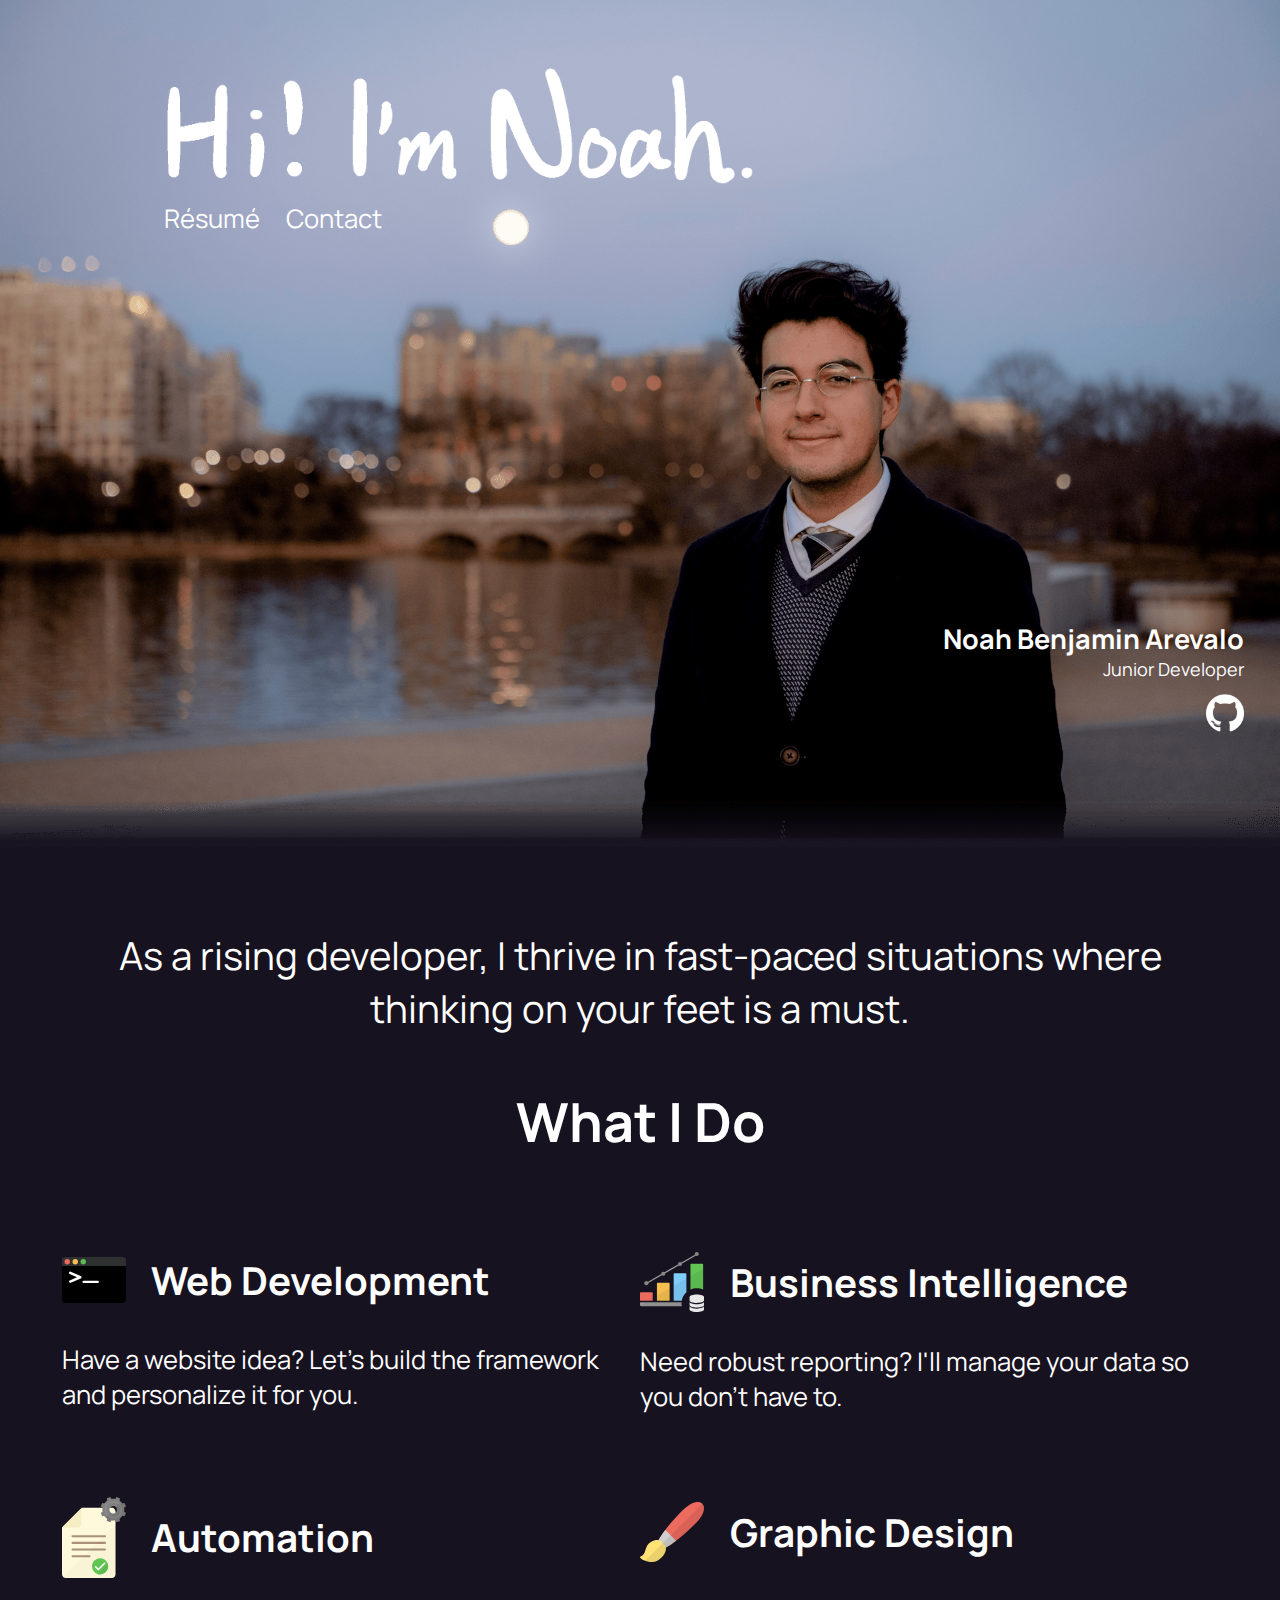
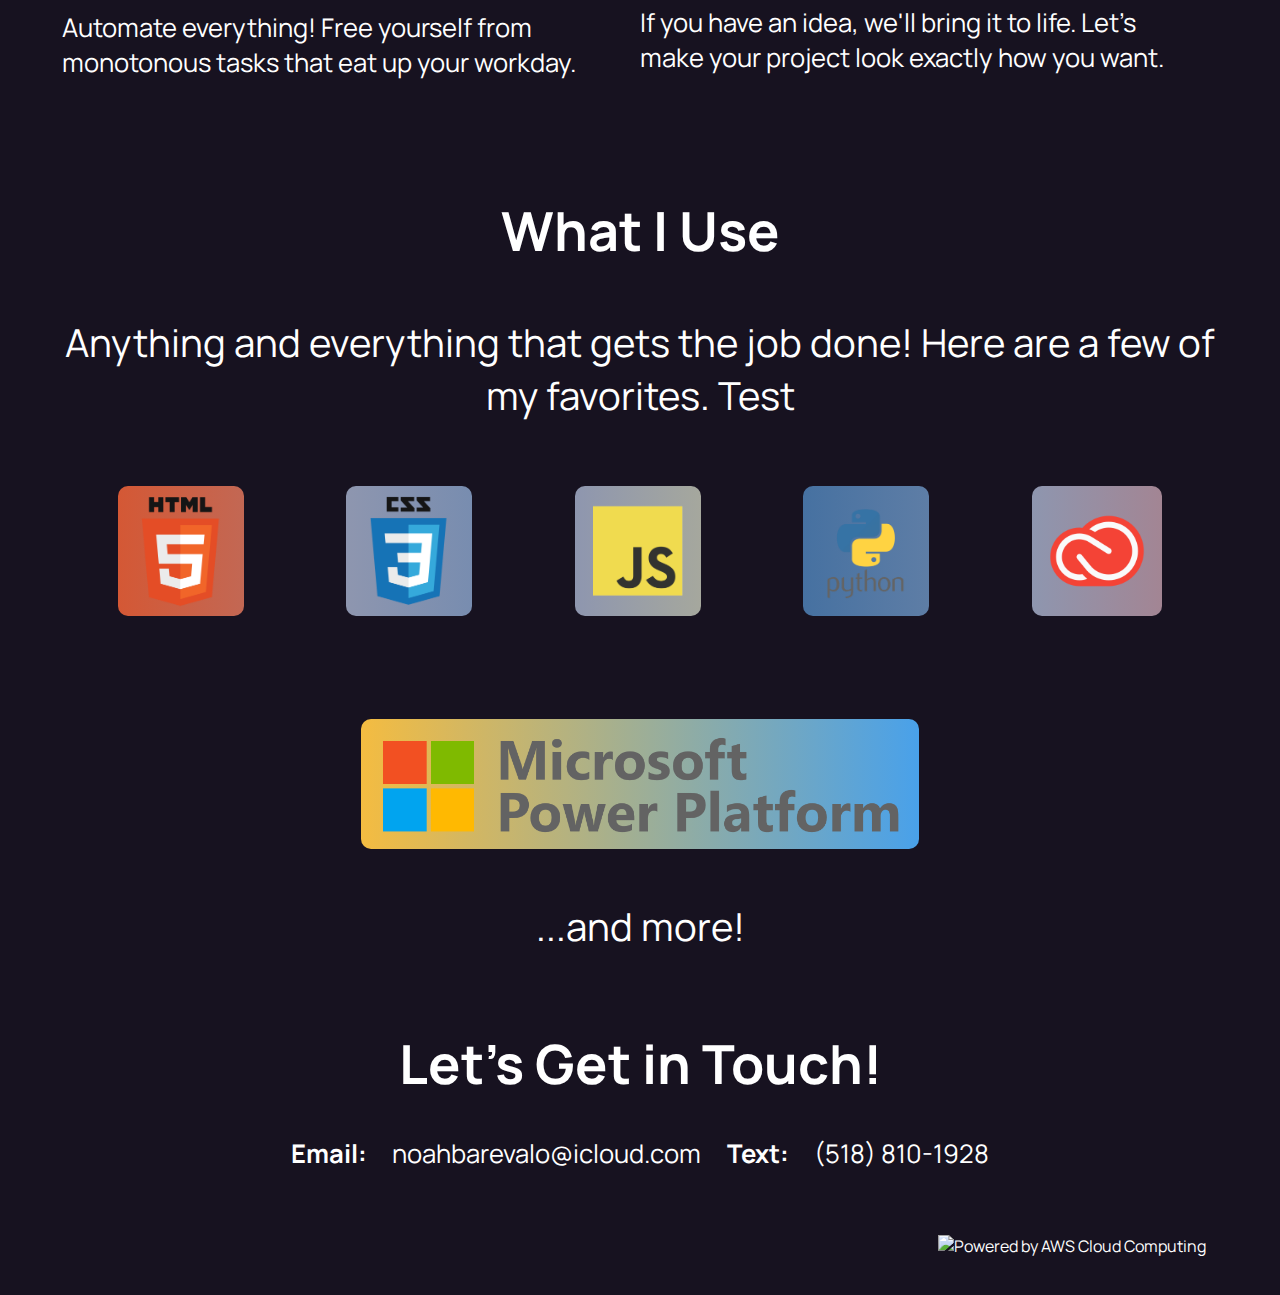
==== index.html @ e6e44121 "Adjust directory for continuous deployment" ====
<!DOCTYPE html>
<html lang="en">
<head>
    <meta charset="UTF-8">
    <meta http-equiv="X-UA-Compatible" content="IE=edge">
    <meta name="viewport" content="width=device-width, initial-scale=1.0">
    <meta name="theme-color" content="#8e96af">
    <title>Hi! I'm Noah.</title>
    <link rel="preload" href="./images/noahbackground.png" as="image" />
    <link rel="shortcut icon" type="image/png" href="./images/favicon.png"/>
    
    <link rel="touch-icon" href="./images/favicon.png">

    <link rel="stylesheet" href="styles.css">
    <script src="script.js"></script> 
    <link rel="preconnect" href="https://fonts.gstatic.com" crossorigin> 
    <link href="https://fonts.googleapis.com/css2?family=Manrope:wght@400;500;600;700;800&display=swap" rel="stylesheet">
</head>


<body style="
background-image: url(images/noahbackground.png);
background-size:cover;
-moz-background-size:cover;
-webkit-background-size:cover;
">

        <header>
            <div class="home">
                <img src="./images/hello.png">
            </div>
            <div class="links">
                <a href="./documents/NoahArevalo.pdf" download class="aboutMe">Résumé</a>
                <a href="#contact" class="contactButton">Contact</a>
            </div>        
        </header>


        <div class="subtitle" id="subtitle">
            <div  class="name">
                <p>Noah Benjamin Arevalo</p>
            </div>

            <div  class="job">
                <p>Junior Developer</p>
            </div>

            <div class="github">
                <a href="https://github.com/Tsuyae"><img src="./images/github.png" id="githubicon"></a>
            </div>

        </div>


    </div>

    <div class="intro">

        <p class="desc">
            As a rising developer, I thrive in fast-paced situations where thinking on your feet is a
            must.
        </p>


        <h1 class="descheader">
            What I Do
        </h1>

        <div class="grid-container">
            <div class="grid-item">
                <h2 class="title"><img src="./images/Terminal.svg" class="icon">Web Development</h2>
                <p class="do-desc">Have a website idea? Let's build the framework and personalize it for you.</p>
            </div>
            <div class="grid-item">
                <h2 class="title"><img src="./images/BusinessIntelligence.svg" class="icon">Business Intelligence</h2>
                <p class="do-desc">Need robust reporting? I'll manage your data so you don't have to.</p>
            </div>
            <div class="grid-item">
                <h2 class="title"><img src="./images/Automation.svg" class="icon">Automation</h2>
                <p class="do-desc">Automate everything! Free yourself from monotonous tasks that eat up your workday.</p>
            </div>
            <div class="grid-item">
                <h2 class="title"><img src="./images/Paintbrush.svg" class="icon">Graphic Design</h2>
                <p class="do-desc">If you have an idea, we'll bring it to life. Let's make your project look exactly how you want.</p>
            </div>
          </div>




        <h1 class="descheader">
            What I Use
        </h1>

        <p class="desc">
            Anything and everything that gets the job done! Here are a few of my favorites. Test
        </p>



        <div class="app-drawer">

            <div class="app-images-1">
                <img src="./images/html.png" class="logo" id="html">
                <img src="./images/css.png" class="logo" id="css">
                <img src="./images/js.png" class="logo" id="js">
                <img src="./images/python.png" class="logo" id="python">
                <img src="./images/creative-cloud.png" class="logo" id="pdn">
            </div>

            <div class="app-images-2">
            <img src="./images/powerplatformsmall.png" class="logo" id="powerplatform">
            </div>

            <p id="more">...and more!</p>

        </div>

        <h1 class="descheader" id="contact">
            Let's Get in Touch!
        </h1>

        <div class="contact">
                <span class="contacttext">Email:</span>
                <a href ="mailto: noahbarevalo@icloud.com">noahbarevalo@icloud.com</a>
                <span class="contacttext">Text:</span>
                <a href="tel:5188101928">(518) 810-1928</a>
        </div>

        <div class="aws-wrapper">
            <a href="https://aws.amazon.com/what-is-cloud-computing"><img src="https://d0.awsstatic.com/logos/powered-by-aws-white.png" alt="Powered by AWS Cloud Computing" id="aws">
            </a>
        </div>




    </div>





    
</body>
</html>
---- styles.css ----
/* components */



body {
    height: 100vh;
    margin: 0;
    vertical-align: baseline;
    overflow-x: hidden;
    overflow-y: auto;
    font-family: 'Manrope', sans-serif;
    font-size: 1rem;
    background-color: rgb(23, 18, 32);
    height: 1vh;
    background-position: top center;
    background-repeat: no-repeat;
    background-size: cover;
    padding-left: 4vmin;
    padding-right: 4vmin;
 
  }


  

a {
    text-decoration: none;
    color: white;
}


p {
    margin: 0;
}




/* header */

.home {
    display: flex;
    width: auto;
    height: 10vw;
    gap: 1vw;
    padding-bottom: 1vmin;
    padding-top: 5vw;
}

header {
    display: block;
    justify-content: space-between;
    align-items: center;
    font-size: 1rem;
    padding-left: 10vw;
    padding-right: 10vw;
    margin-bottom: 30vw;
    animation: fadeIn 2s;
}



.links {
    display: flex;
    gap: 2vw;
    font-size: 2vw;
}





/* subtitle */

.subtitle {
    display: flex;
    flex-direction: column;
    margin-bottom: 14vw;
    margin-top: 15vmin;
    animation: fadeIn 2s;
}

@keyframes fadeIn {
    from {
        opacity: 0;
    }
    to {
        opacity: 1;
    }
}


.name{
    display: flex;
    color: white;
    font-weight: bold;
    justify-content: right;
    font-size: 3vmin;
}

.job {
    display: flex;
    color: white;
    justify-content: right;
    font-size: 2vmin;
}



.github {
    display: flex;
    justify-content: right;
    margin-top: 1vw;
}

#githubicon {
    height: 3vw;
}



/* introduction */


.intro {
    display: flex;
    flex-direction: column;
    justify-content: center;
}

.descheader {
    display: flex;
    justify-content: center;
    align-items: center;
    color: white;
    margin-inline: 10vw;
    padding: 0;
    font-size: 6vmin;
    font-weight: bold;
}

.desc {
    color: white;
    padding: 1vw;
    font-size: 3vw;
    text-align: center;

}




.app-drawer {

    display: block;
    margin: inherit;

}


.logo {
    max-height: 10vw;
    background-color: #8e96af;
    border-radius: 10px;
    padding: 0.1vw;
    margin: 4vw;
}

#html {
    background: linear-gradient(270deg, #8e96af, #d45835);
    animation: gradient 30s ease infinite;
    background-size: 400% 400%;
}

#css {
    background: linear-gradient(270deg, #3671b1, #8e96af);
    background-size: 400% 400%;
    animation: gradient 30s ease infinite;
}

#js {
    background: linear-gradient(270deg, #ecdc68, #8e96af);
    background-size: 400% 400%;
    animation: gradient 30s ease infinite;
}

#python {
    background: linear-gradient(270deg, #f8d55f, #8e96af, #4671a1);
    background-size: 600% 600%;
    animation: gradient 30s ease infinite;
}

#pdn {
    background: linear-gradient(270deg, #E15241, #8e96af);
    background-size: 400% 400%;
    animation: gradient 30s ease infinite;
}

#powerplatform {
    background: linear-gradient(270deg, #e05c35, #8e96af, #8cb838, #49a1ea, #f4bc41);
    background-size: 400% 400%;
    animation: gradient 30s ease infinite;
}


@keyframes gradient { 
    0%{background-position:0% 50%}
    50%{background-position:100% 50%}
    100%{background-position:0% 50%}
}

.app-images-1 {
    display: flex;
    justify-content: center;

}

.app-images-2 {
    display: flex;
    justify-content: center;

}

#more {
    display: flex;
    justify-content: center;
    align-items: center;
    color: white;
    font-size: 3vw;
    margin-bottom: 4vh;

}



.grid-container {
    display: grid;
    justify-items: center;
    margin: 2vw;
    color: white;
    grid-template-columns: 1fr 1fr;
  }

.grid-item {
    display: grid;
    align-items: center;
    font-size: 2vw;
}

.title {
    display: flex;
    align-items: center;
    gap: 2vw;
    padding: 1vw;
    margin-right: 0;
    padding: 0;
}

.do-desc {
    margin-bottom: 4vw;
    margin-right: 2vw;

    
}


.icon {
    width: 5vw;
    height: auto;
}




.contact {
    font-size: 2vw;
    display: flex;
    align-items: center;
    justify-content: center;
    color: white;
    gap: 2vw;
    margin-bottom: 5vw;
}

.contacttext {
    display: flex;
    justify-content: center;
    font-size: 2vw;
    font-weight: bold;
}

#aws {
    height: 3vw;
}

.aws-wrapper {
    display: flex;
    justify-content: right;
    margin-bottom: 3vw;
    margin-right: 3vw;
}
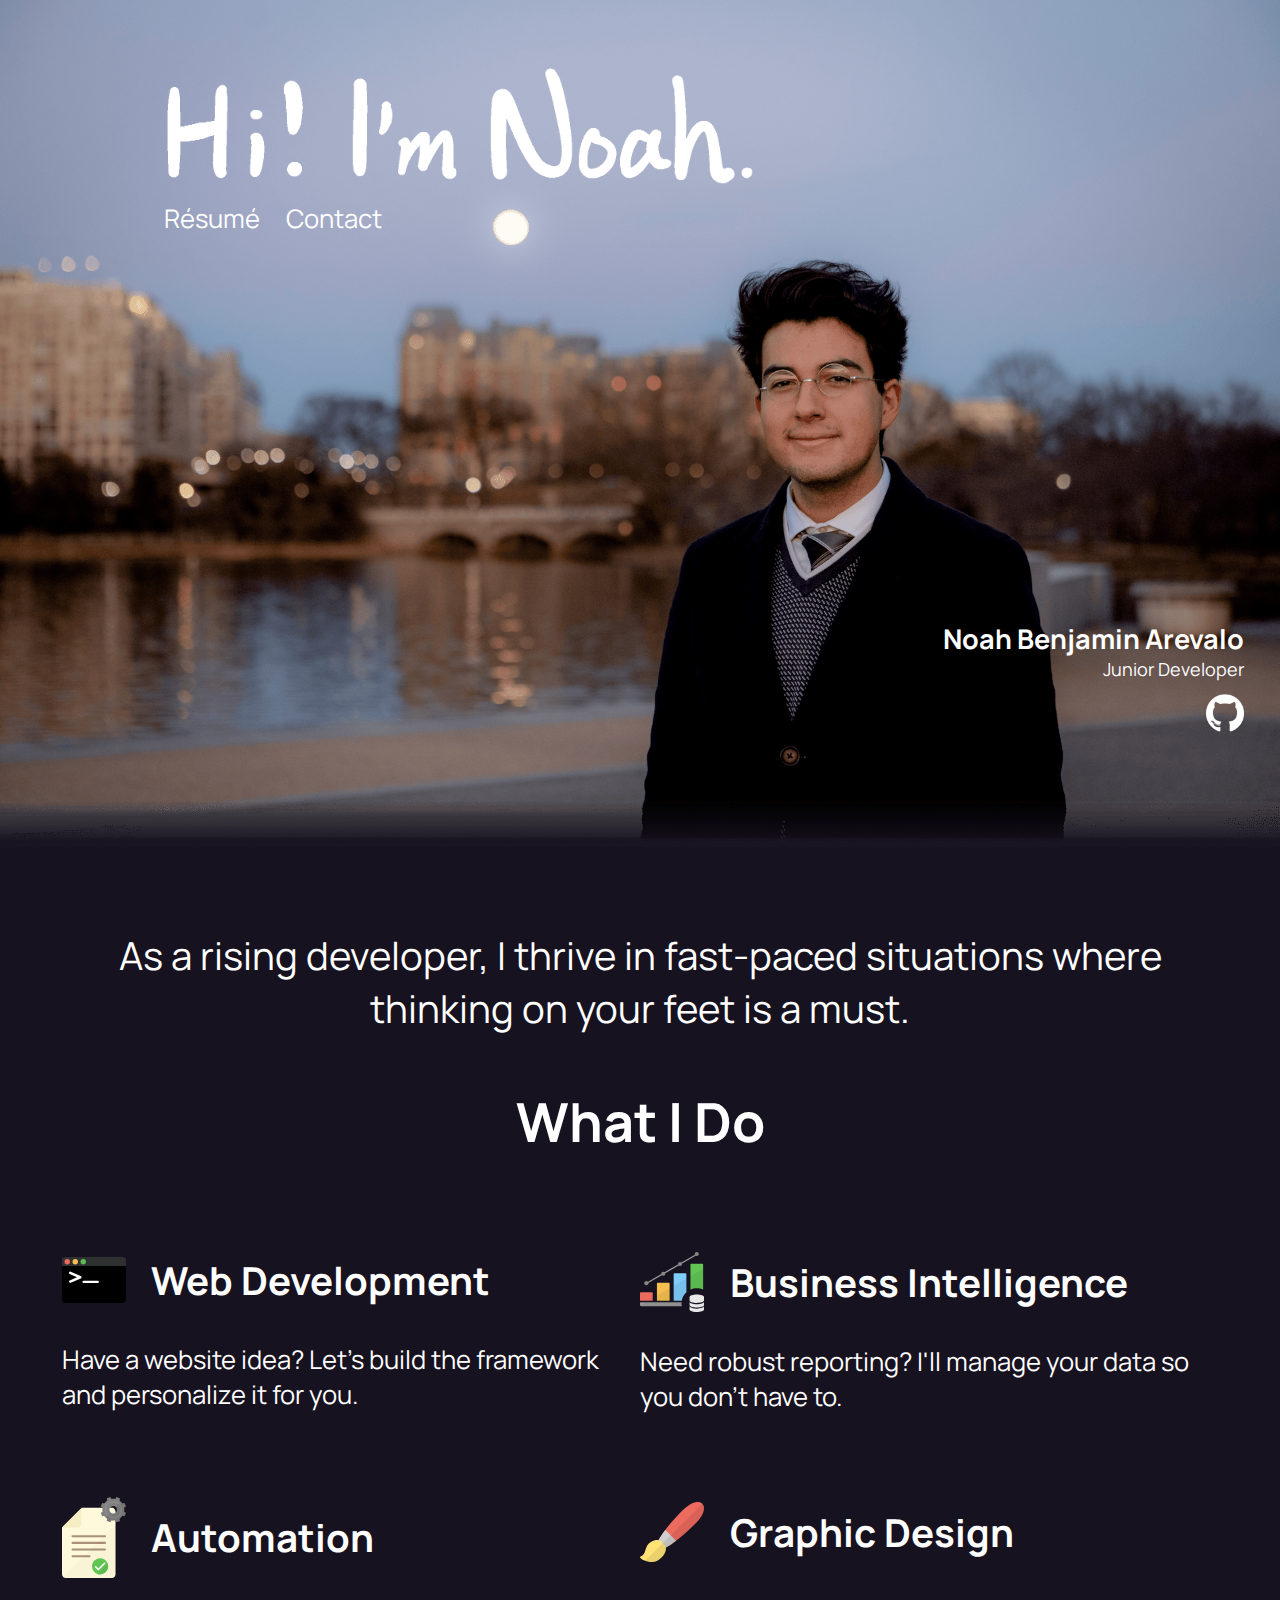
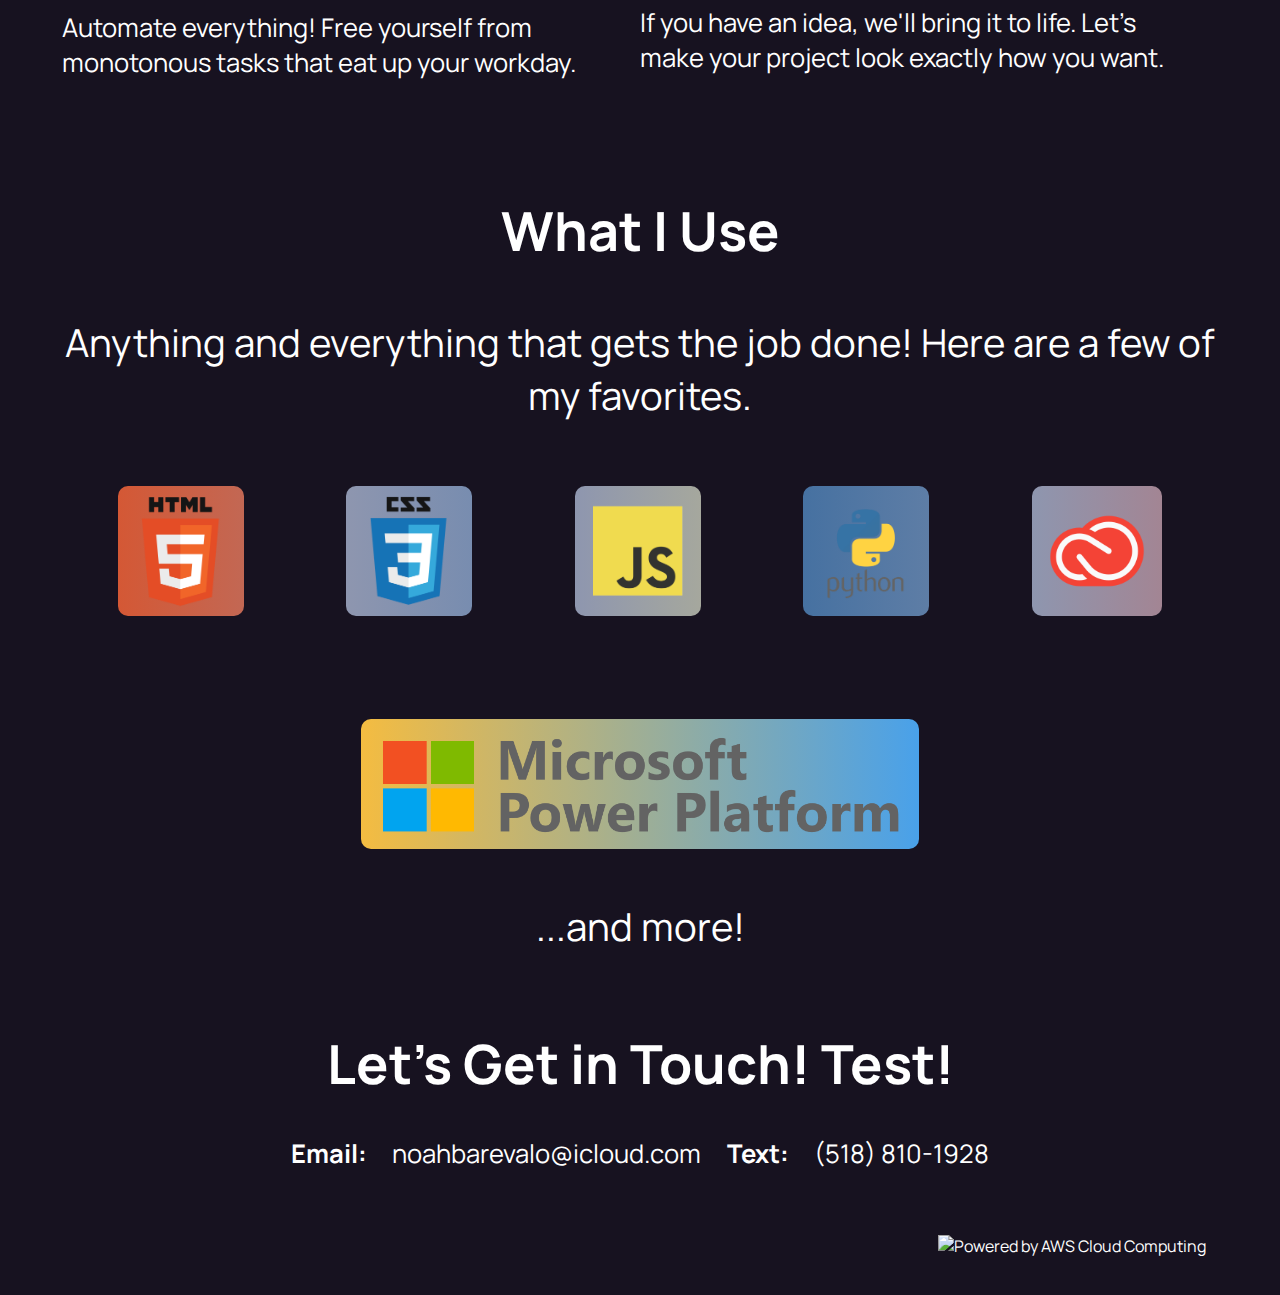
==== commit ccef6783: "Test" ====
--- a/index.html
+++ b/index.html
@@ -93,7 +93,7 @@
         </h1>
 
         <p class="desc">
-            Anything and everything that gets the job done! Here are a few of my favorites. Test
+            Anything and everything that gets the job done! Here are a few of my favorites.
         </p>
 
 
@@ -117,7 +117,7 @@
         </div>
 
         <h1 class="descheader" id="contact">
-            Let's Get in Touch!
+            Let's Get in Touch! Test!
         </h1>
 
         <div class="contact">
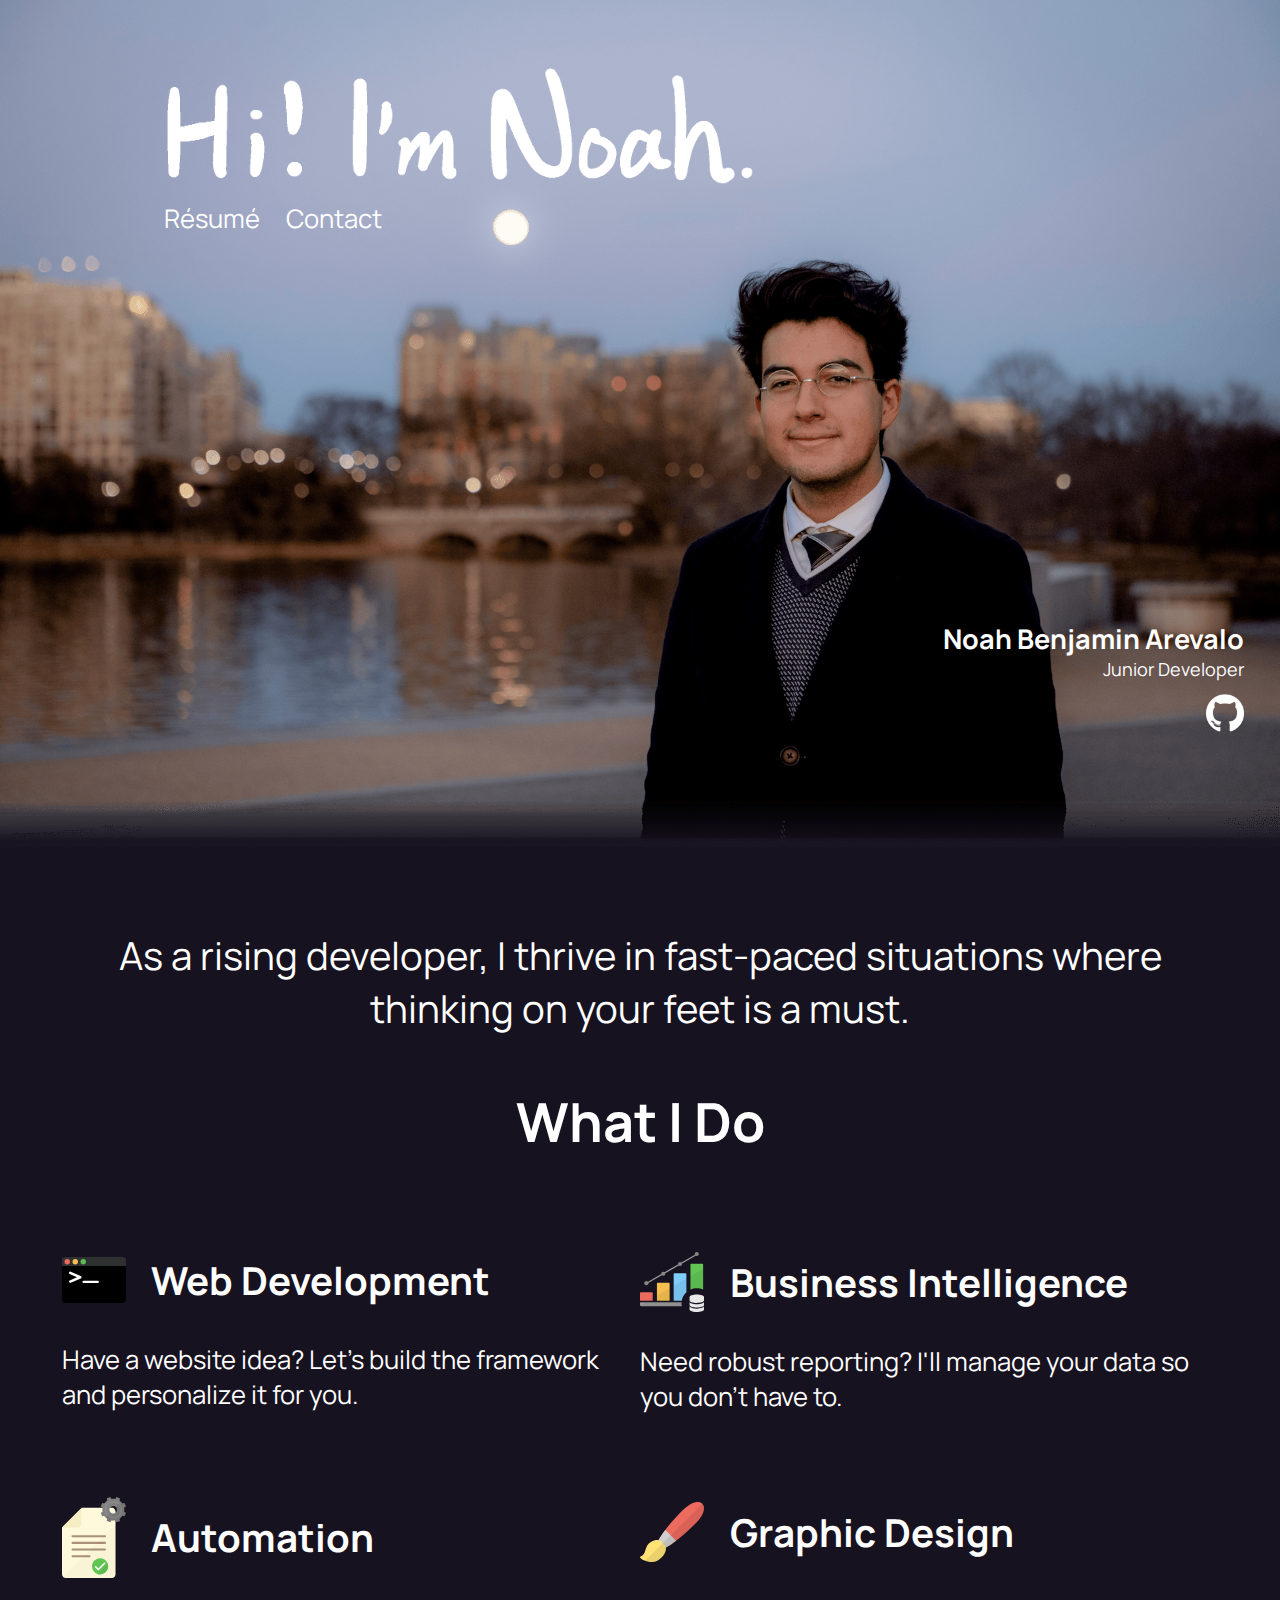
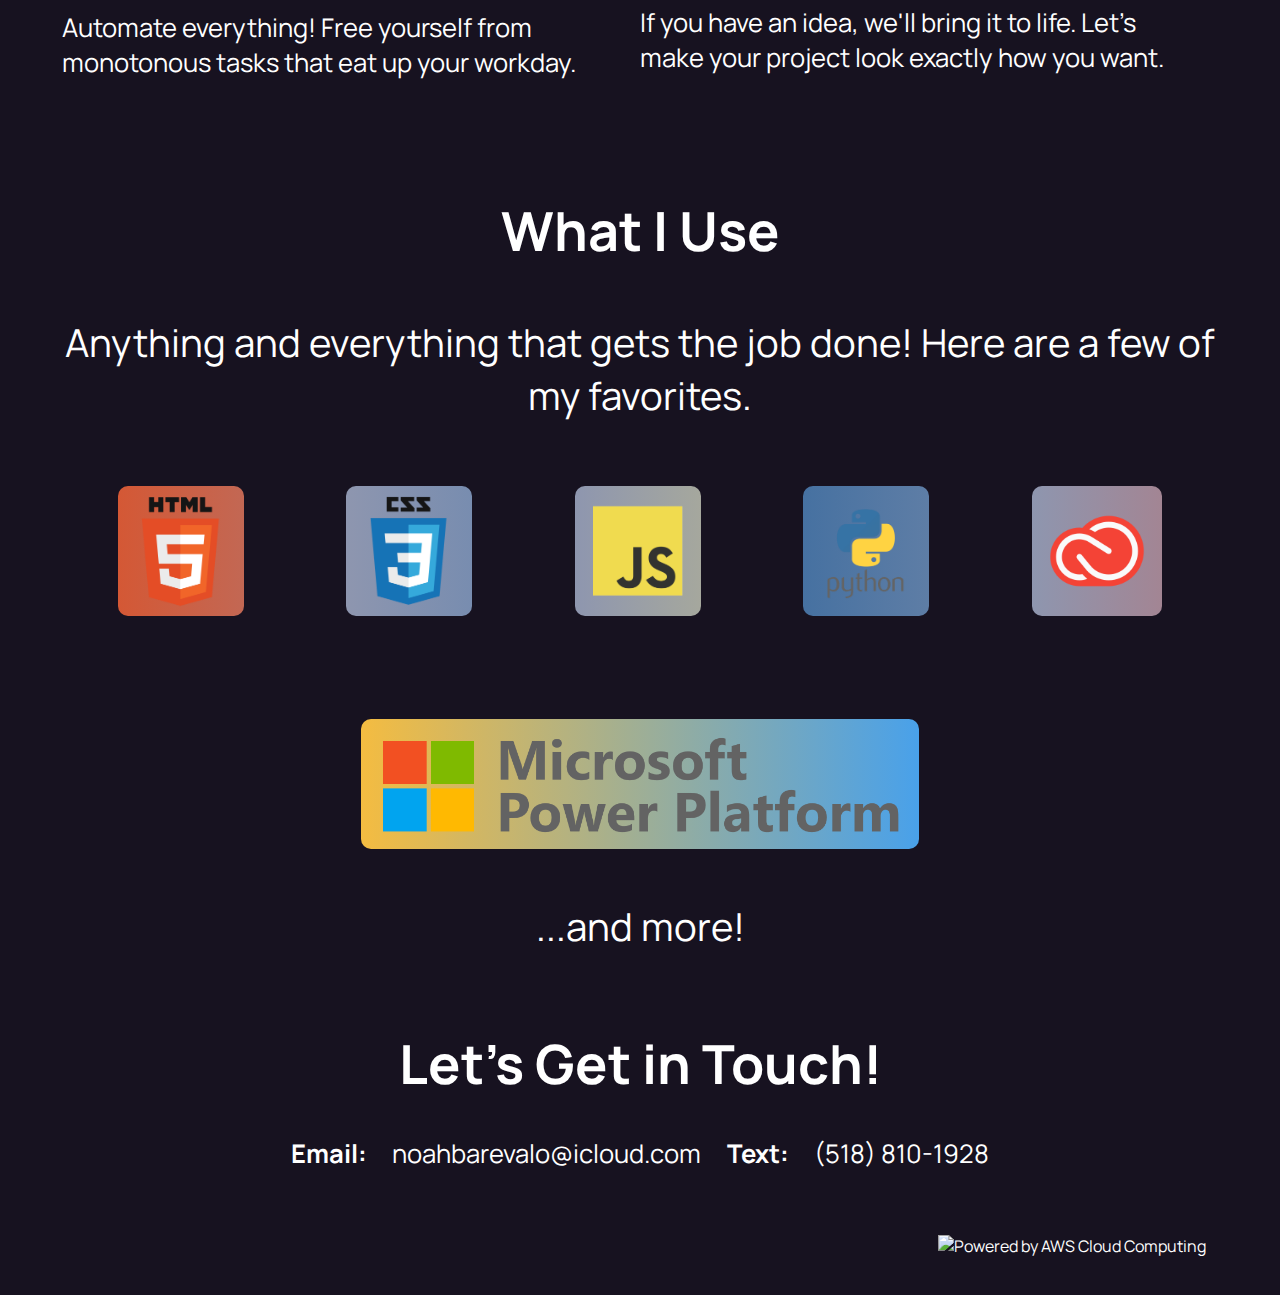
==== commit 3472cc37: "Removed Placeholder Text" ====
--- a/index.html
+++ b/index.html
@@ -117,7 +117,7 @@
         </div>
 
         <h1 class="descheader" id="contact">
-            Let's Get in Touch! Test!
+            Let's Get in Touch!
         </h1>
 
         <div class="contact">
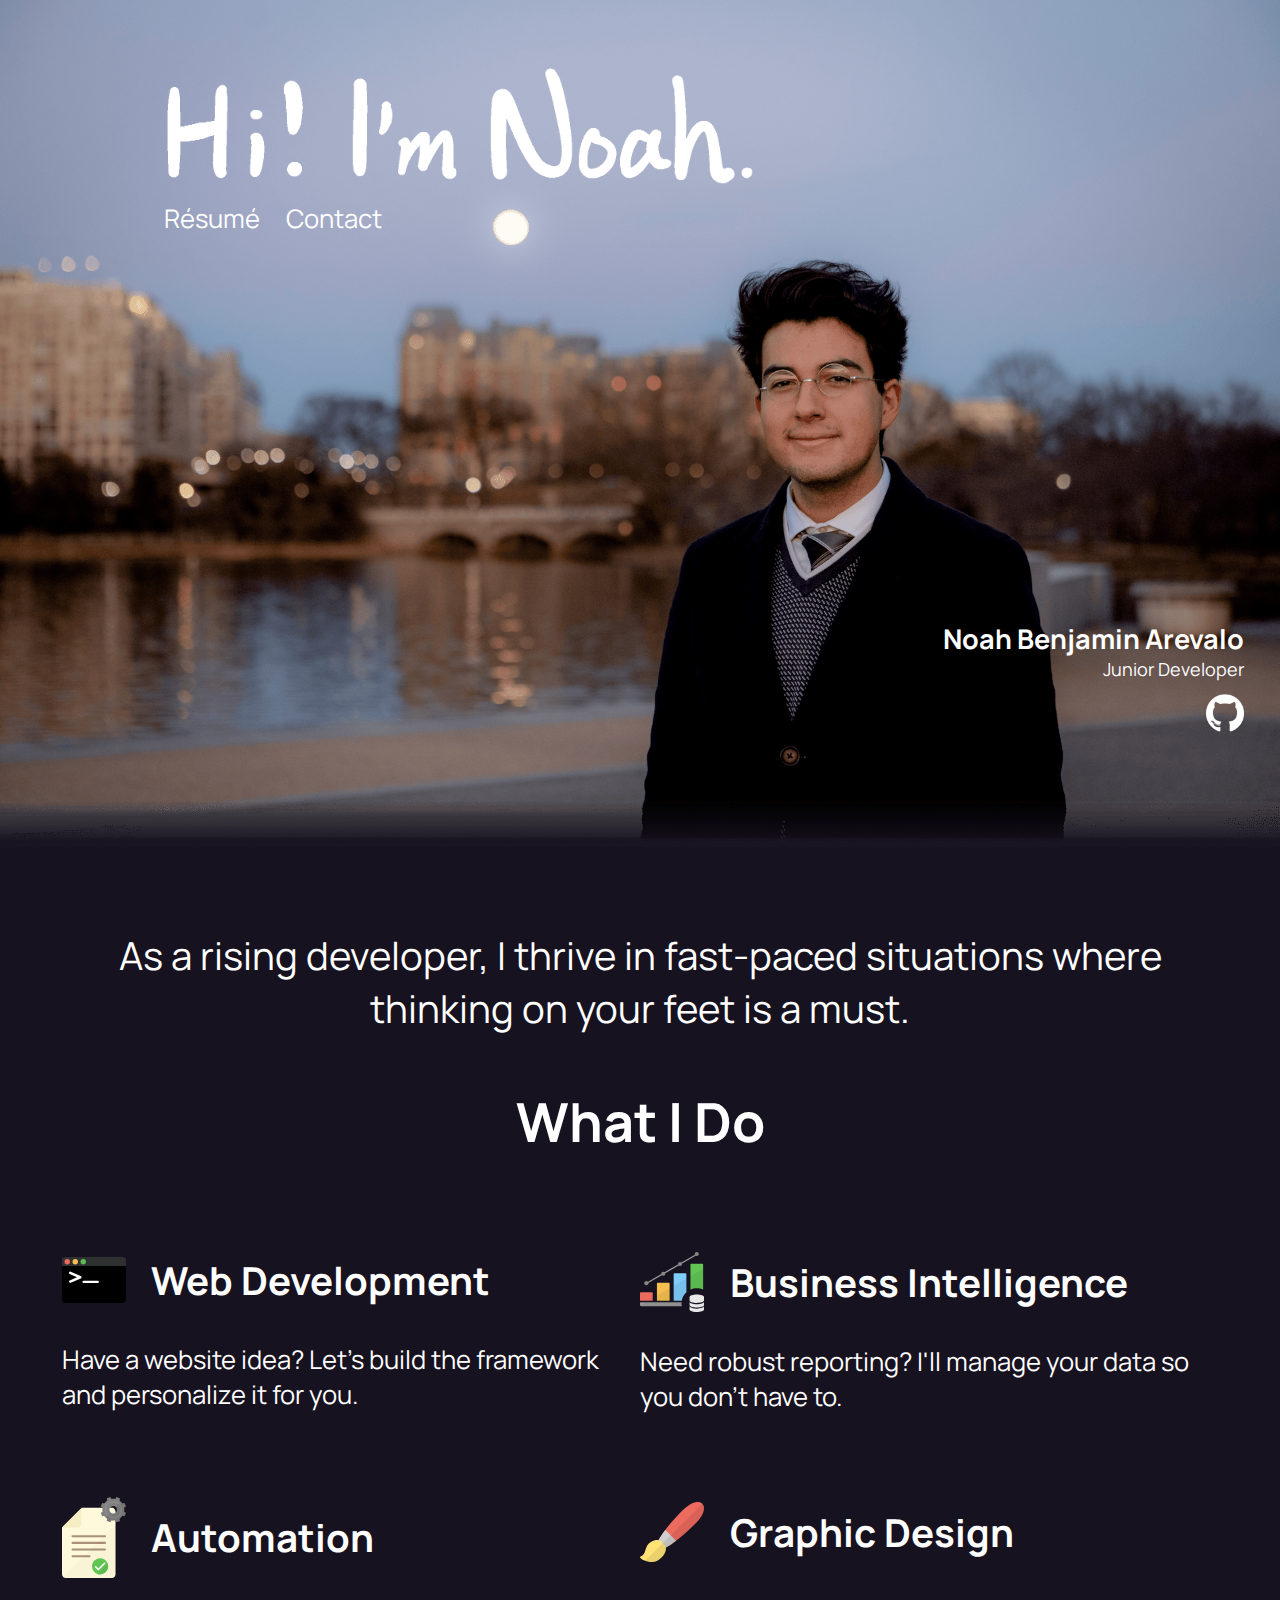
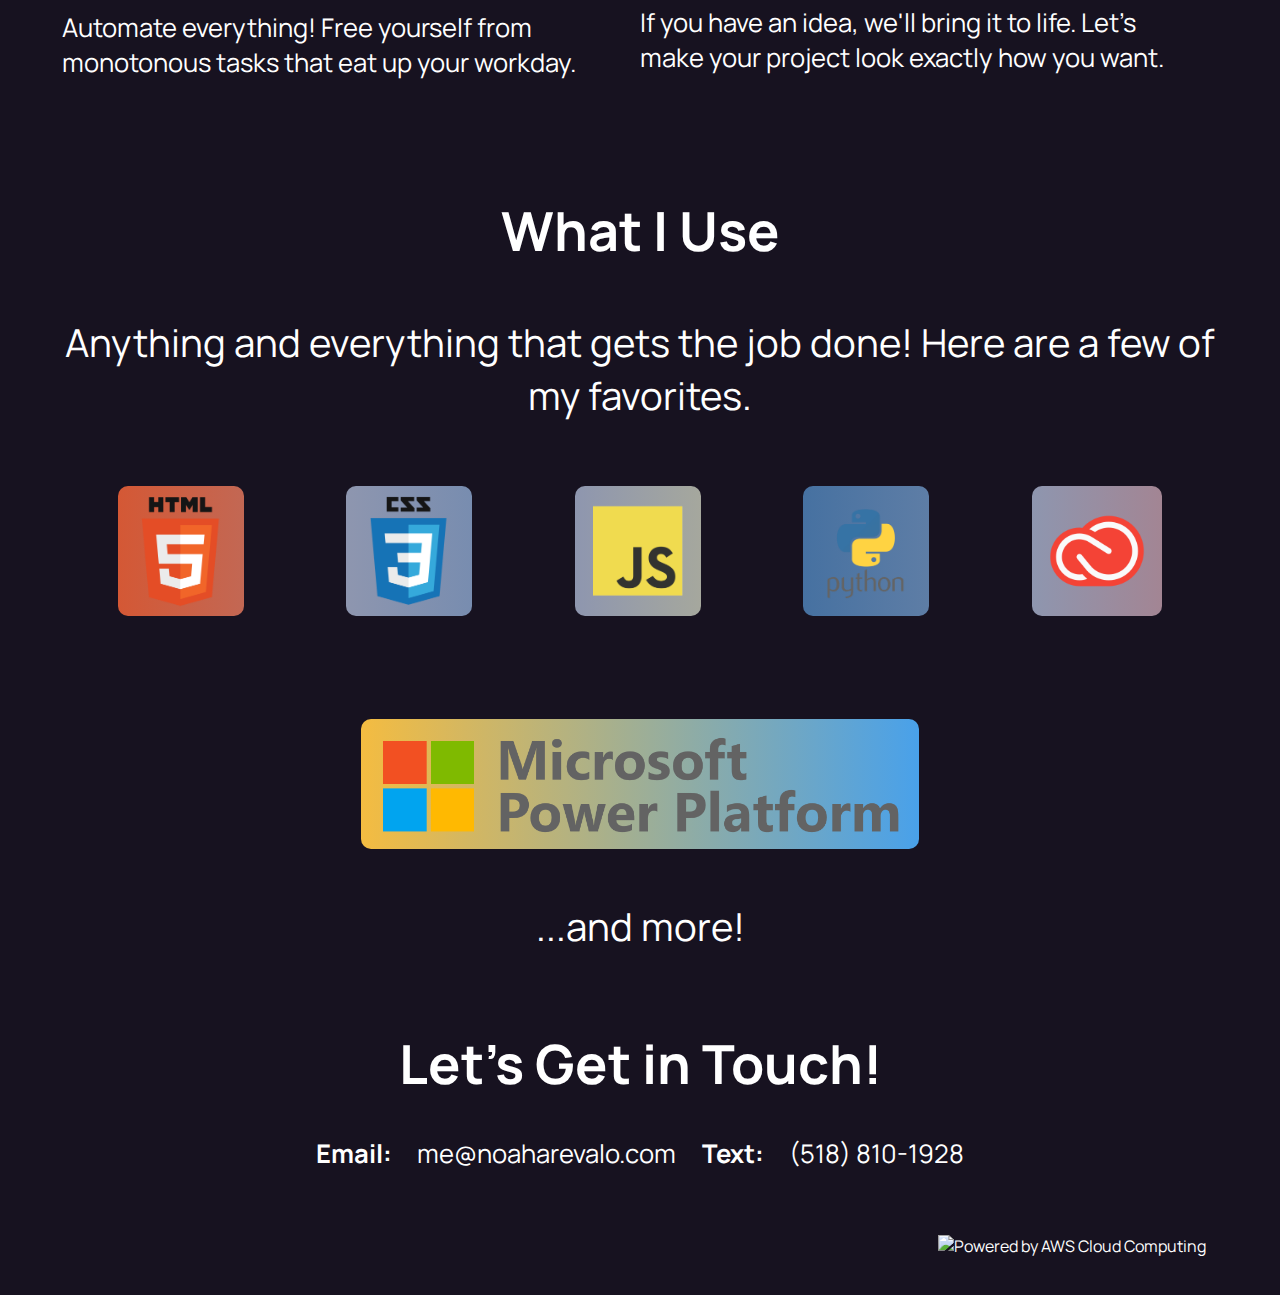
==== commit 05c08e16: "Update Email" ====
--- a/index.html
+++ b/index.html
@@ -122,7 +122,7 @@
 
         <div class="contact">
                 <span class="contacttext">Email:</span>
-                <a href ="mailto: noahbarevalo@icloud.com">noahbarevalo@icloud.com</a>
+                <a href ="mailto: me@noaharevalo.com">me@noaharevalo.com</a>
                 <span class="contacttext">Text:</span>
                 <a href="tel:5188101928">(518) 810-1928</a>
         </div>
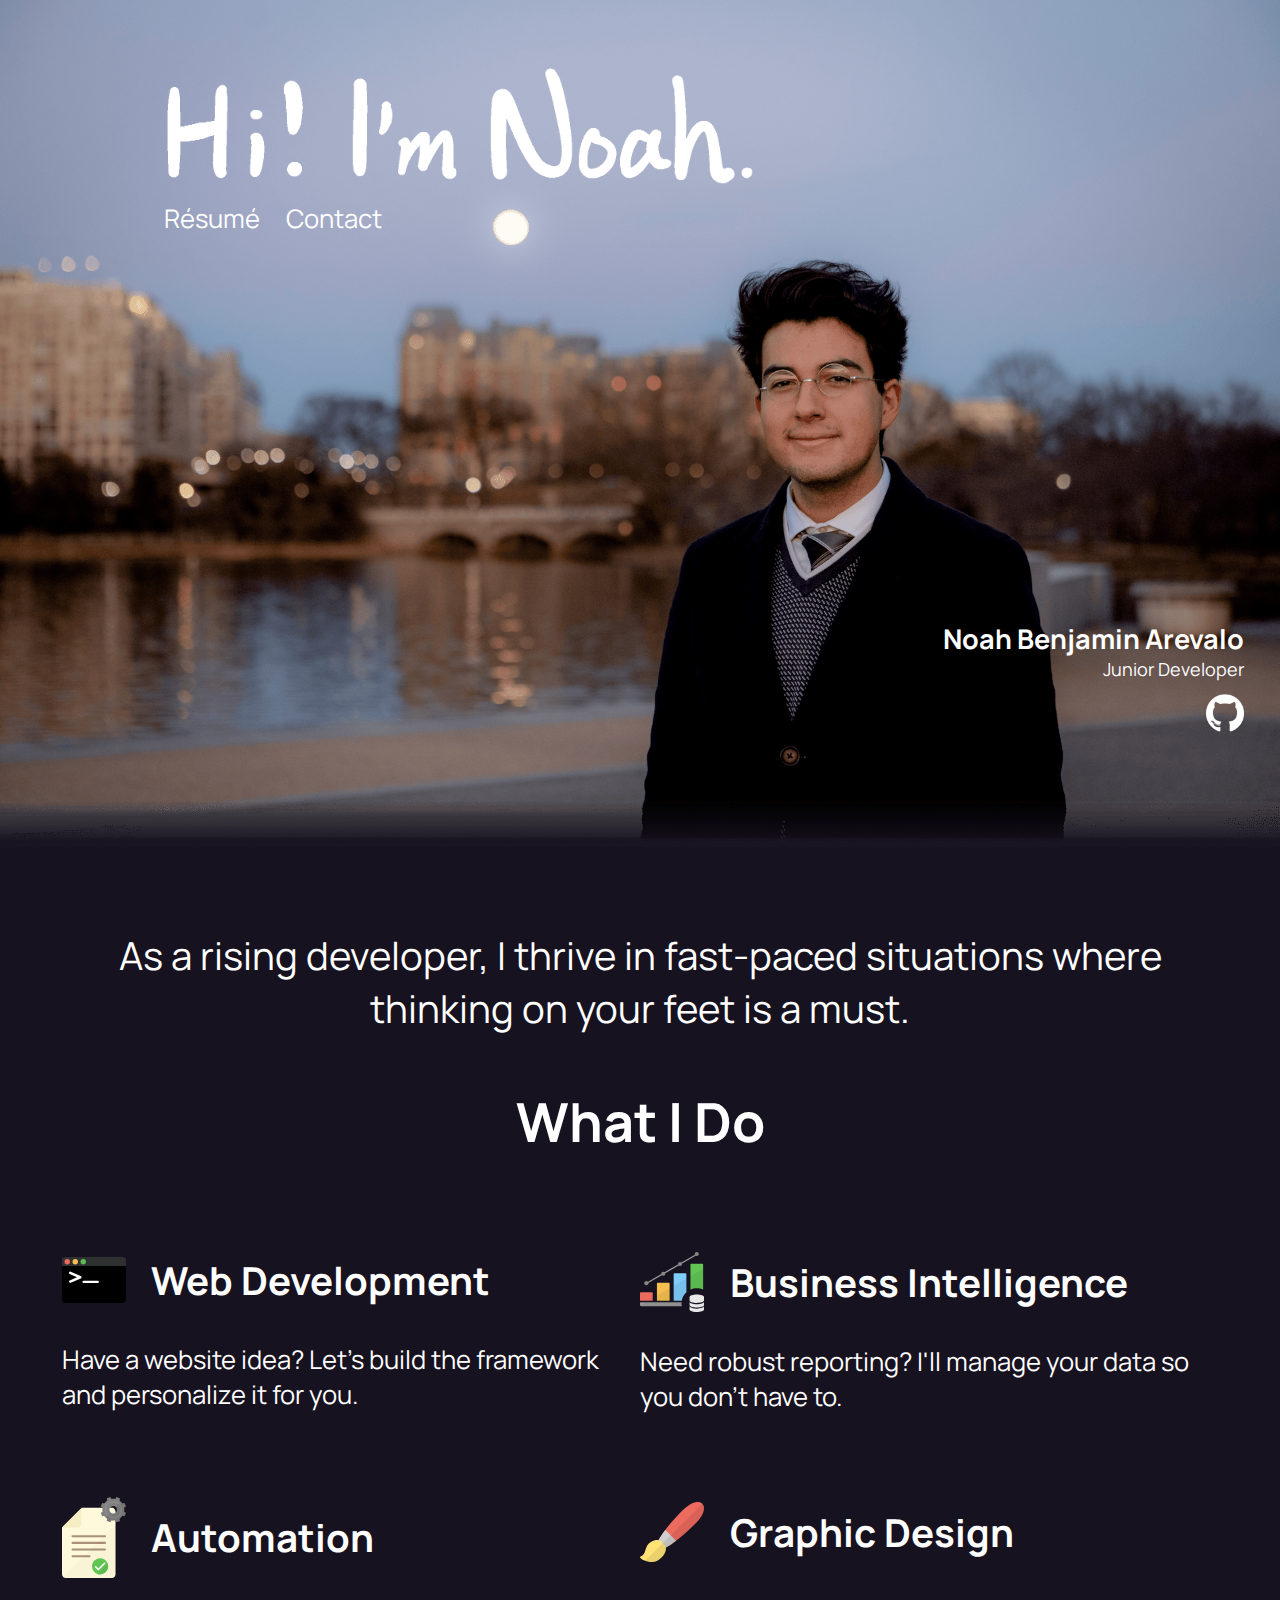
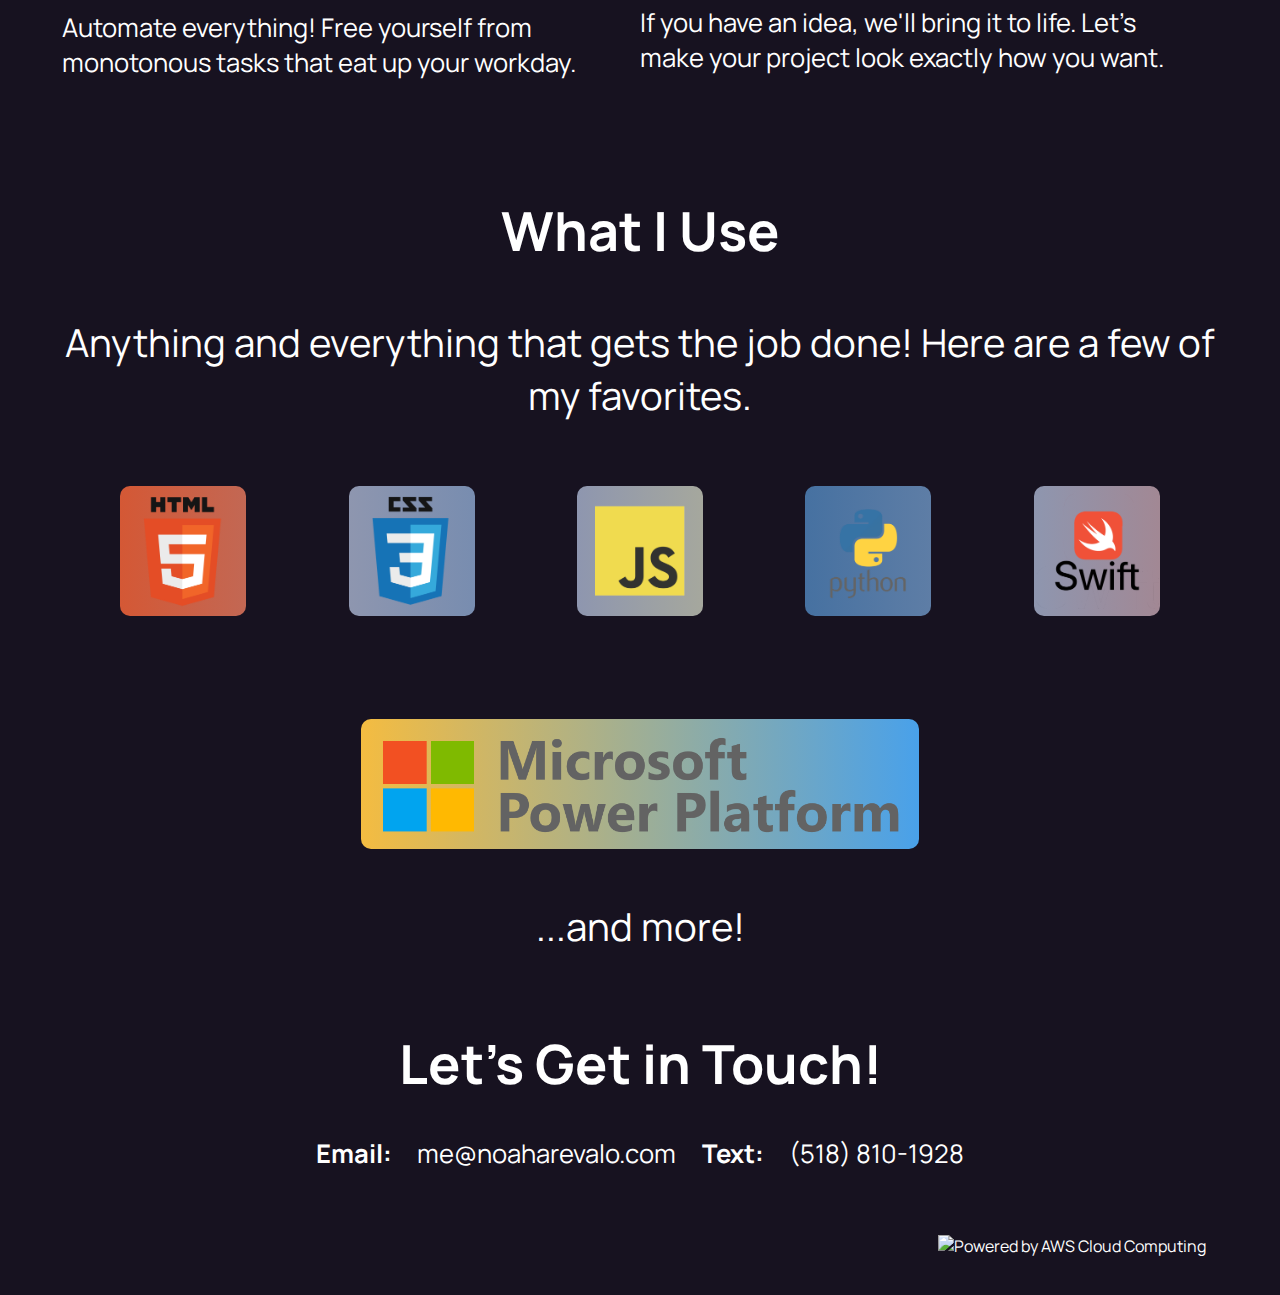
==== commit d0799257: "Add Swift to .app-drawer" ====
--- a/index.html
+++ b/index.html
@@ -105,7 +105,7 @@
                 <img src="./images/css.png" class="logo" id="css">
                 <img src="./images/js.png" class="logo" id="js">
                 <img src="./images/python.png" class="logo" id="python">
-                <img src="./images/creative-cloud.png" class="logo" id="pdn">
+                <img src="./images/swift.png" class="logo" id="swift">
             </div>
 
             <div class="app-images-2">
--- a/styles.css
+++ b/styles.css
@@ -190,8 +190,8 @@
     animation: gradient 30s ease infinite;
 }
 
-#pdn {
-    background: linear-gradient(270deg, #E15241, #8e96af);
+#swift {
+    background: linear-gradient(270deg, #DE5D43, #8e96af);
     background-size: 400% 400%;
     animation: gradient 30s ease infinite;
 }
